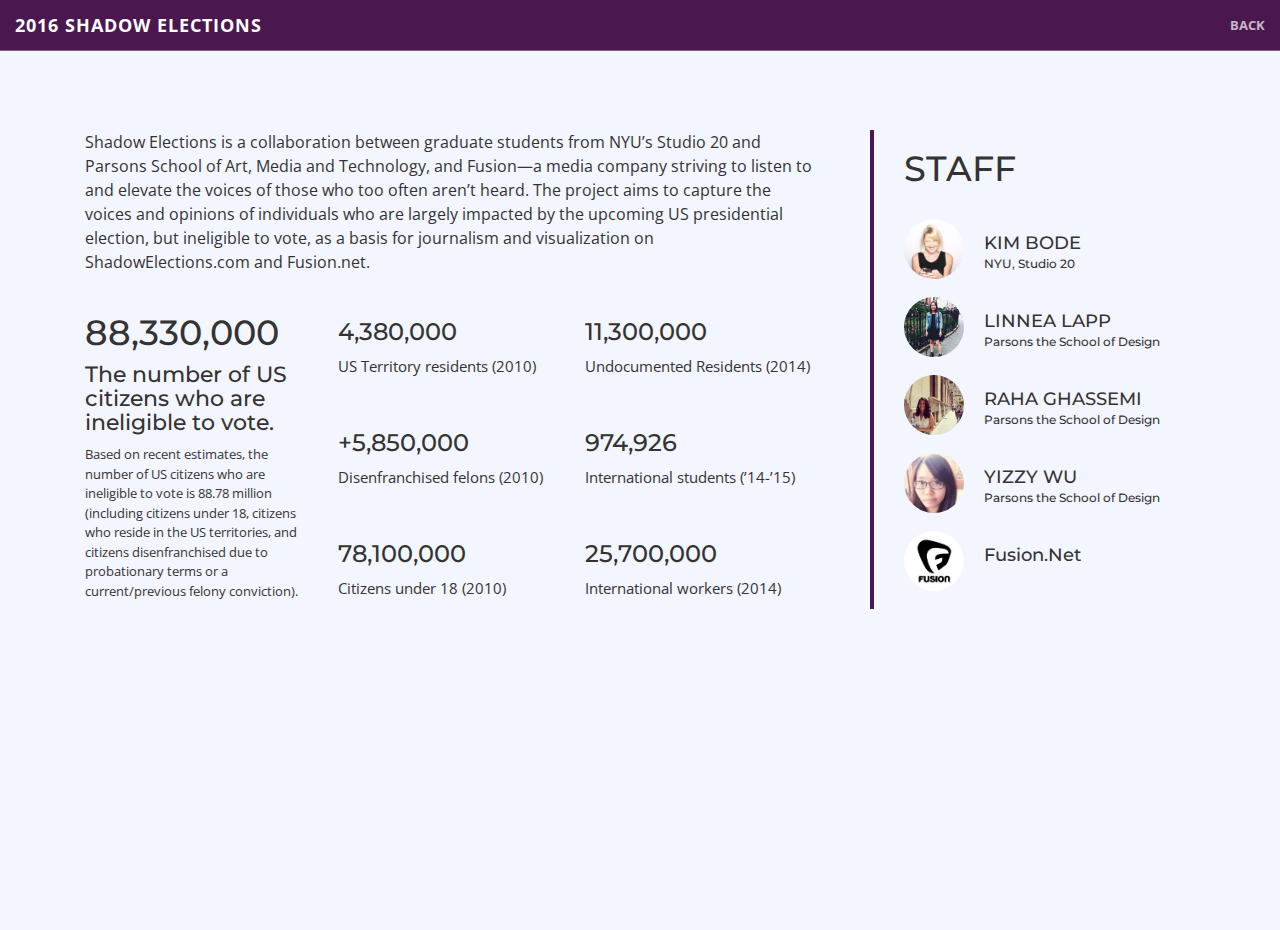
==== about.html @ 09896127 "add about.html and edit the first content" ====
<!DOCTYPE html>
<html lang="en">

<head>

    <meta charset="utf-8">
    <meta http-equiv="X-UA-Compatible" content="IE=edge">
    <meta name="viewport" content="width=device-width, initial-scale=1">
    <meta name="description" content="">
    <meta name="author" content="">

    <title>2016 Shadow Elections</title>

    <!-- Bootstrap Core CSS -->
    <link rel="stylesheet" href="css/bootstrap.css" type="text/css">

    <!-- Jquery UI CSS -->
    <link rel="stylesheet" type="text/css" media="screen" href="css/jquery-ui-1.10.2.custom.min.css">

    <!-- Custom Fonts -->
    <link href='http://fonts.googleapis.com/css?family=Open+Sans:300italic,400italic,600italic,700italic,800italic,400,300,600,700,800' rel='stylesheet' type='text/css'>
    <link href='http://fonts.googleapis.com/css?family=Merriweather:400,300,300italic,400italic,700,700italic,900,900italic' rel='stylesheet' type='text/css'>
    <link rel="stylesheet" href="font-awesome/css/font-awesome.min.css" type="text/css">
    <link href='https://fonts.googleapis.com/css?family=Montserrat:400,700' rel='stylesheet' type='text/css'>

    <!-- Plugin CSS -->
    <link rel="stylesheet" href="css/animate.min.css" type="text/css">

    <!-- Custom CSS -->
    <link rel="stylesheet" href="css/creative.css" type="text/css">

    <!--import js dataset-->
    <script src="data/shadow-test.js" type="text/javascript"></script>
 
    <!-- HTML5 Shim and Respond.js IE8 support of HTML5 elements and media queries -->
    <!-- WARNING: Respond.js doesn't work if you view the page via file:// -->
    <!--[if lt IE 9]>
        <script src="https://oss.maxcdn.com/libs/html5shiv/3.7.0/html5shiv.js"></script>
        <script src="https://oss.maxcdn.com/libs/respond.js/1.4.2/respond.min.js"></script>
    <![endif]-->

</head>

<body id="page-top" style="background-color: #F3F5FF;">

    <nav id="mainNav" class="navbar navbar-default navbar-fixed-top" style="background-color: #4A174F">
        <div class="container-fluid">
            <!-- Brand and toggle get grouped for better mobile display -->
            <div class="navbar-header">
                <button type="button" class="navbar-toggle collapsed" data-toggle="collapse" data-target="#bs-example-navbar-collapse-1">
                    <span class="sr-only">Toggle navigation</span>
                    <span class="icon-bar"></span>
                    <span class="icon-bar"></span>
                    <span class="icon-bar"></span>
                </button>
                <a class="navbar-brand page-scroll" href="index.html" style="letter-spacing: 1px">2016 Shadow Elections</a>
            </div>

            <!-- Collect the nav links, forms, and other content for toggling -->
            <div class="collapse navbar-collapse" id="bs-example-navbar-collapse-1">
                <ul class="nav navbar-nav navbar-right">
                    <li>
                        <a class="page-scroll" href="index.html">BACK</a>
                    </li>
                </ul>
            </div>
            <!-- /.navbar-collapse -->
        </div>
        <!-- /.container-fluid -->
    </nav>

    <section id="about" class="container" style=" margin-top: 30px;"> <!--class="bg-primary"-->
<!-- 
        <h1 class="text-center" style="margin-top: 0;">ABOUT</h1> -->
        <div>
            <div class="col-md-8" style="margin-right: 40px">
                
                <p>Shadow Elections is a collaboration between graduate students from NYU’s Studio 20 and Parsons School of Art, Media and Technology, and Fusion—a media company striving to listen to and elevate the voices of those who too often aren’t heard. The project aims to capture the voices and opinions of individuals who are largely impacted by the upcoming US presidential election, but ineligible to vote, as a basis for journalism and visualization on ShadowElections.com and Fusion.net.</p>
                <div class="col-md-4" style="padding-left: 0;">
                    <h2 style="font-size: 35px">88,330,000</h2>
                    <h4 style="font-size: 22px">The number of US citizens who are ineligible to vote.</h4>
                    <p style="font-size: 13px">Based on recent estimates, the number of US citizens who are ineligible to vote is 88.78 million (including citizens under 18, citizens who reside in the US territories, and citizens disenfranchised due to probationary terms or a current/previous felony conviction).</p>
                </div>
                <div class="row col-md-4" style="margin-right: 13px; padding-top: 5px">
                    <div class="row">
                        <div class="col-md-8 num-content">
                            <h3>4,380,000</h3>
                            <p>US Territory residents (2010)</p>
                        </div>
                        <div class="col-md-8 num-content">
                            <h3>+5,850,000</h3>
                            <p>Disenfranchised felons (2010)</p>
                        </div>
                        <div class="col-md-8 num-content">
                            <h3>78,100,000</h3>
                            <p>Citizens under 18 (2010)</p>
                        </div>
                    </div>
                </div>
                <div class="row col-md-4" style="padding-top: 5px">
                    <div class="row">
                        <div class="col-md-8 num-content">
                            <h3>11,300,000</h3>
                            <p>Undocumented Residents (2014)</p>
                        </div>
                        <div class="col-md-8 num-content">
                            <h3>974,926</h3>
                            <p>International students (’14-’15)</p>
                        </div>
                        <div class="col-md-8 num-content">
                            <h3>25,700,000</h3>
                            <p>International workers (2014)</p>
                        </div>
                    </div>
                </div>
            </div>

        </div>
        <div class="row" style="margin: 0">
            <div class="col-md-3 staff-profile">
                <h1 style="margin-bottom: 30px;">STAFF</h1>
                <div class="profiles">
                    <div class="profile">
                        <div class="p-img">
                            <img src="assets/my-profile2.jpg" alt="profile-img4">
                        </div>
                        <h4 class="p-text">KIM BODE<br><span>NYU, Studio 20</span></h4>
                    </div>
                    <div class="profile">
                        <div class="p-img">
                            <img src="assets/my-profile4.jpg" alt="profile-img3">
                        </div>
                        <h4 class="p-text">LINNEA LAPP<br><span>Parsons the School of Design</span></h4>
                    </div>
                    <div class="profile">
                        <div class="p-img">
                            <img src="assets/my-profile3.jpg" alt="profile-img2">
                        </div>
                        <h4 class="p-text">RAHA GHASSEMI<br><span>Parsons the School of Design</span></h4>
                    </div>
                    <div class="profile">
                        <div class="p-img">
                            <img src="assets/my-profile.jpg" alt="profile-img1">
                        </div>
                        <h4 class="p-text">YIZZY WU<br><span>Parsons the School of Design</span></h4>
                    </div>
                    <div class="profile">
                        <div class="p-img">
                            <img src="assets/fusion.jpg" alt="profile-img1">
                        </div>
                        <h4 class="p-text">Fusion.Net</h4>
                    </div>
                </div>
            </div>
        </div>    
    </section>


    <!-- jQuery -->
    <script src="js/jquery.js"></script>

    <!-- Bootstrap Core JavaScript -->
    <script src="js/bootstrap.min.js"></script>

    <!-- Plugin JavaScript -->
    <script src="js/jquery.easing.min.js"></script>
    <script src="js/jquery.fittext.js"></script>
    <script src="js/jquery-ui-1.10.2.custom.min.js"></script>
    <script src="js/wow.min.js"></script>
    <script src="js/horizon.min.js"></script>
    <script src="js/counter.min.js"></script>

    <!-- Custom Theme JavaScript -->
    <script src="js/creative.js"></script>
    <script src="js/filter-main.js"></script>
    <script src="js/chart-main.js"></script>
    <script src="js/modal.js"></script>
</body>

</html>
---- css/creative.css ----
/*!
 * Start Bootstrap - Creative Bootstrap Theme (http://startbootstrap.com)
 * Code licensed under the Apache License v2.0.
 * For details, see http://www.apache.org/licenses/LICENSE-2.0.
 */

html,
body {
    width: 100%;
    height: 100%;
}

body {
    font-family: 'Open Sans','Helvetica Neue',Arial,sans-serif;
}

hr {
    max-width: 50px;
    border-color: white;
    border-width: 3px;
}

hr.light {
    border-color: #dad0db;
    border-width: 3px;
    max-width: 300px;
}

a {
    color: #4A174F;
    -webkit-transition: all .35s;
    -moz-transition: all .35s;
    transition: all .35s;
}

a:hover,
a:focus {
    color: #eb3812;
}

h1,
h2,
h3,
h4,
h5,
h6 {
    font-family: 'Montserrat', sans-serif;
}

p {
    margin-bottom: 20px;
    font-size: 16px;
    line-height: 1.5;
}

.bg-primary {
    background-color: #4A174F;
}

.bg-dark {
    color: #fff;
    background-color: #222;
}

.text-faded {
    color: rgba(255,255,255,.7);
}

section {
    padding: 100px 0;
}

aside {
    padding: 50px 0;
}

.no-padding {
    padding: 0;
}

.navbar-default {
    border-color: rgba(34,34,34,.05);
    font-family: 'Open Sans','Helvetica Neue',Arial,sans-serif;
    background-color: #fff;
    -webkit-transition: all .35s;
    -moz-transition: all .35s;
    transition: all .35s;
}

.navbar-default .navbar-header .navbar-brand {
    text-transform: uppercase;
    font-family: 'Open Sans','Helvetica Neue',Arial,sans-serif;
    font-weight: 700;
    color: #4A174F;
}

.navbar-default .navbar-header .navbar-brand:hover,
.navbar-default .navbar-header .navbar-brand:focus {
    color: #4A174F;
}

.navbar-default .nav > li>a,
.navbar-default .nav>li>a:focus {
    text-transform: uppercase;
    font-size: 13px;
    font-weight: 700;
    color: #222;
}

.navbar-default .nav > li>a:hover,
.navbar-default .nav>li>a:focus:hover {
    color: #4A174F;
}

.navbar-default .nav > li.active>a,
.navbar-default .nav>li.active>a:focus {
    color: #4A174F!important;
    background-color: transparent;
}

.navbar-default .nav > li.active>a:hover,
.navbar-default .nav>li.active>a:focus:hover {
    background-color: transparent;
}

@media(min-width:768px) {
    .navbar-default {
        border-color: rgba(255,255,255,.3);
        background-color: transparent;
    }

    .navbar-default .navbar-header .navbar-brand {
        color: rgba(255,255,255,.7);
    }

    .navbar-default .navbar-header .navbar-brand:hover,
    .navbar-default .navbar-header .navbar-brand:focus {
        color: #fff;
    }

    .navbar-default .nav > li>a,
    .navbar-default .nav>li>a:focus {
        color: rgba(255,255,255,.7);
    }

    .navbar-default .nav > li>a:hover,
    .navbar-default .nav>li>a:focus:hover {
        color: #fff;
    }

    .navbar-default.affix {
        border-color: rgba(34,34,34,.05);
        background-color: #fff;
    }

    .navbar-default.affix .navbar-header .navbar-brand {
        font-size: 14px;
        color: #4A174F;
    }

    .navbar-default.affix .navbar-header .navbar-brand:hover,
    .navbar-default.affix .navbar-header .navbar-brand:focus {
        color: #eb3812;
    }

    .navbar-default.affix .nav > li>a,
    .navbar-default.affix .nav>li>a:focus {
        color: #222;
    }

    .navbar-default.affix .nav > li>a:hover,
    .navbar-default.affix .nav>li>a:focus:hover {
        color: #4A174F;
    }
}

header {
    position: relative;
    width: 100%;
    min-height: auto;
    text-align: center;
    color: #fff;
    /*background-image: url(../img/header.jpg);*/
    background: #CE0000; /* For browsers that do not support gradients */
    background: -webkit-linear-gradient(left top, #00299B, #CE0000); /* For Safari 5.1 to 6.0 */
    background: -o-linear-gradient(bottom right, #00299B, #CE0000); /* For Opera 11.1 to 12.0 */
    background: -moz-linear-gradient(bottom right, #00299B, #CE0000); /* For Firefox 3.6 to 15 */
    background: linear-gradient(to bottom right, #00299B, #CE0000); /* Standard syntax */   
    background-position: center;
    -webkit-background-size: cover;
    -moz-background-size: cover;
    background-size: cover;
    -o-background-size: cover;
}

header .header-content {
    position: relative;
    width: 100%;
    padding: 100px 15px;
    text-align: center;
}

header .header-content .header-content-inner h1 {
    margin-top: 0;
    margin-bottom: 0;
    text-transform: uppercase;
    font-weight: 700;
}

header .header-content .header-content-inner hr {
    margin: 30px auto;
}

header .header-content .header-content-inner p {
    margin-bottom: 50px;
    font-size: 16px;
    font-weight: 300;
    color: rgba(255,255,255,.7);
}

@media(min-width:768px) {
    header {
        min-height: 100%;
    }

    header .header-content {
        position: absolute;
        top: 50%;
        padding: 0 50px;
        -webkit-transform: translateY(-50%);
        -ms-transform: translateY(-50%);
        transform: translateY(-50%);
    }

    header .header-content .header-content-inner {
        margin-right: auto;
        margin-left: auto;
        max-width: 1000px;
    }

    header .header-content .header-content-inner p {
        margin-right: auto;
        margin-left: auto;
        max-width: 80%;
        font-size: 18px;
    }
}

.section-heading {
    margin-top: 0;
}

.pie-box {
    margin: 50px auto 0;
    max-width: 400px;
}

@media(min-width:992px) {
    .pie-box {
        margin: 20px auto 0;
    }
}

.pie-box h3 {
    margin-bottom: 0;
    font-weight: 600;
    letter-spacing: 1px;
}

.call-to-action h2 {
    margin: 0 auto 20px;
}

.text-primary {
    color: #4A174F;
}

.no-gutter > [class*=col-] {
    padding-right: 0;
    padding-left: 0;
}

.btn-default {
    border-color: #4A174F;
    color: #fff;
    background-color: #4A174F;
    -webkit-transition: all .35s;
    -moz-transition: all .35s;
    transition: all .35s;
}

.btn-default:hover,
.btn-default:focus,
.btn-default.focus,
.btn-default:active,
.btn-default.active,
.open > .dropdown-toggle.btn-default {
    border-color: #805c83;
    color: #fff;
    background-color: #805c83;
}

.btn-default:active,
.btn-default.active,
.open > .dropdown-toggle.btn-default {
    background-image: none;
}

.btn-default.disabled,
.btn-default[disabled],
fieldset[disabled] .btn-default,
.btn-default.disabled:hover,
.btn-default[disabled]:hover,
fieldset[disabled] .btn-default:hover,
.btn-default.disabled:focus,
.btn-default[disabled]:focus,
fieldset[disabled] .btn-default:focus,
.btn-default.disabled.focus,
.btn-default[disabled].focus,
fieldset[disabled] .btn-default.focus,
.btn-default.disabled:active,
.btn-default[disabled]:active,
fieldset[disabled] .btn-default:active,
.btn-default.disabled.active,
.btn-default[disabled].active,
fieldset[disabled] .btn-default.active {
    border-color: #fff;
    background-color: #fff;
}

.btn-default .badge {
    color: #fff;
    background-color: #222;
}

.btn-primary {
    border-color: #4A174F;
    color: #4A174F;
    margin: 10px;
    background-color: white;
    -webkit-transition: all .35s;
    -moz-transition: all .35s;
    transition: all .35s;
}

.btn-primary:hover,
.btn-primary:focus,
.btn-primary.focus,
.btn-primary:active,
.btn-primary.active,
.open > .dropdown-toggle.btn-primary {
    border-color: #ed431f;
    color: #fff;
    background-color: #4A174F;
}

.btn-primary:active,
.btn-primary.active,
.open > .dropdown-toggle.btn-primary {
    background-image: none;
}

.btn-primary.disabled,
.btn-primary[disabled],
fieldset[disabled] .btn-primary,
.btn-primary.disabled:hover,
.btn-primary[disabled]:hover,
fieldset[disabled] .btn-primary:hover,
.btn-primary.disabled:focus,
.btn-primary[disabled]:focus,
fieldset[disabled] .btn-primary:focus,
.btn-primary.disabled.focus,
.btn-primary[disabled].focus,
fieldset[disabled] .btn-primary.focus,
.btn-primary.disabled:active,
.btn-primary[disabled]:active,
fieldset[disabled] .btn-primary:active,
.btn-primary.disabled.active,
.btn-primary[disabled].active,
fieldset[disabled] .btn-primary.active {
    border-color: #4A174F;
    background-color: #4A174F;
}

.btn-primary .badge {
    color: #4A174F;
    background-color: #fff;
}

.btn {
    border: 0;
    border-radius: 300px;
    text-transform: uppercase;
    font-family: 'Open Sans','Helvetica Neue',Arial,sans-serif;
    font-weight: 700;
}

.btn-xl {
    padding: 15px 30px;
}

::-moz-selection {
    text-shadow: none;
    color: #fff;
    background: #222;
}

::selection {
    text-shadow: none;
    color: #fff;
    background: #222;
}

img::selection {
    color: #fff;
    background: 0 0;
}

img::-moz-selection {
    color: #fff;
    background: 0 0;
}

body {
    webkit-tap-highlight-color: #222;
}


.stats {
  font-size: 60px;
  padding-bottom: 0;
  margin: 0;
}

legend {
    color: white;
    font-size: 20px;
    margin-bottom: 0;
    border-bottom: 0;
    letter-spacing: 2px;
}

.checkbox {
    font-size: 13px;
    font-weight: 300;
    letter-spacing: 0.5px;
}

/**********************************************************************/
/*total container*/
.total-container {
    max-width: 50%;
    margin-top: 10px;
    margin-right: 0;
    margin-left: 0px;
    margin-bottom: 0;
}

.total-container h4 {
  letter-spacing: 2px;
}

#total_voices {
    margin: 0;
    font-size: 40px;
    font-weight: 700;
}

/**********************************************************************/
/*vote-criteria: round-shape buttons display in one line*/
.round{
  display: inline-block;
  opacity: 0.5;    
  cursor: pointer; 
  margin-right: 8px; 
}

/*vote-criteria: clinton round shape img*/
.round-clinton {
  width: 45px;
  height: 45px;
  background-image: url("../assets/clinton.png");
}

.round-clinton label {
  opacity: 0;
  width: 45px;
  height: 45px;
}

/*vote-criteria: cruz round shape img*/
.round-cruz {
  width: 45px;
  height: 45px;
  background-image: url("../assets/cruz.png");
}

.round-cruz label {
  opacity: 0;
  width: 45px;
  height: 45px;
}

/*vote-criteria: kasich round shape img*/
.round-kasich {
  width: 45px;
  height: 45px;
  background-image: url("../assets/kasich.png"); 
}

.round-kasich label {
  opacity: 0;
  width: 45px;
  height: 45px;
}

/*vote-criteria: sanders round shape img*/
.round-sanders {
  width: 45px;
  height: 45px;
  background-image: url("../assets/sanders.png"); 
}

.round-sanders label {
  opacity: 0;
  width: 45px;
  height: 45px;
}

/*vote-criteria: trump round shape img*/
.round-trump {
  width: 45px;
  height: 45px;
  background-image: url("../assets/trump.png");
}

.round-trump label {
  opacity: 0;
  width: 45px;
  height: 45px;
}

/**********************************************************************/
#gender_criteria .checkbox {
    display: inline-block;
    margin-right: 10px;
    margin-bottom: 25px;
}

/**********************************************************************/
/*jquery-ui slider*/

#age_slider {
    margin: 10px;
    width: 260px; 
}


#age_slider.ui-corner-all,
#age_slider .ui-corner-all {
  border-radius: 0;
}

#age_slider.ui-slider {
  border: 0;
  background: #805c83;
  border-radius: 7px;
}

#age_slider.ui-slider-horizontal {
  height: 6px;
}

#age_slider.ui-slider-vertical {
  height: 15em;
  width: 6px;
}

#age_slider .ui-slider-handle {
  width: 20px;
  height: 20px;
  background: white;
  border-radius: 50%;
  border: none;
  cursor: pointer;
}

#age_slider.ui-slider-horizontal .ui-slider-handle {
  top: 50%;
  margin-top: -10px;
}

#age_slider.ui-slider-vertical .ui-slider-handle {
  left: 50%;
  margin-left: -10px;
  width: 50px;
  height: 50px;
}

#age_slider .ui-slider-handle:hover {
  opacity: .8;
}

#age_slider .ui-slider-range {
  border: 0;
  border-radius: 7;
  background: #a48ba7;
}

#age_slider.ui-slider-horizontal .ui-slider-range {
  top: 0;
  height: 6px;
}

#age_slider.ui-slider-vertical .ui-slider-range {
  left: 0;
  width: 6px;
}


/**********************************************************************/
/*row*/
.thumbnail {
  padding-top: 30px;
  padding-bottom: 20px;
  border-style: solid;
  border-width: 4px;
  border-color: #4A174F;
  border-left: 0;
  border-right: 0;
  border-bottom: 0;
  border-radius: 0;
  min-height: 380px;
}

.detail {
  margin-top: 15px;
  margin-bottom: 10px;
  font-family: 'Montserrat', sans-serif;
  font-weight: 700;
  font-size: 20px;
  color: #4A174F;
  text-transform: uppercase;
}

.thumbnail img{
  filter: grayscale(100%);
}

.thumbnail img:hover{
  filter: grayscale(0);
}

/**********************************************************************/
/*about modal*/

#about-modal {
    position: absolute;
    z-index: -10000;
    top: 0;
    width: 100vw;
    min-height: auto;
    opacity: 0;
    background: rgba(250, 250, 250, 0.95);
    color: #4A174F;
}

#close-btn {
    position: fixed;
    z-index: 3000;
    width: 30px;
    top: 30px;
    right: 30px;
}

#profile-img {
    width: 5vw;
    border-radius: 100%;
    filter: grayscale(100%);
}

#about-p {
    position: fixed;
    top: 25vh;
    left: 35vw;
    width: 43vw;
    padding: 3%;
    font-size: 14px;
    line-height: 20px;    
}

#about-p h2 {
    font-weight: 500;
}

/**********************************************************************/
/*sidebar-scroll*/
#sidebar {
    position: absolute;
    z-index: 500;
}

#sidebar.stick {
    margin-top: 0 !important;
    position: fixed;
    top: 50px;
    z-index: 999;
}

/**********************************************************************/
/*num-content*/
.num-content {
  min-width: 300px; 
  margin-bottom: 12px;
}

.num-content p {
  font-size: 15px;
}

/**********************************************************************/
/*staff-profile*/
.staff-profile {
  margin-right: 0;
  padding-top: 0;
  padding-left: 30px;
  padding-right: 0;
  border-style: solid;
  border-width: 4px;
  border-color: #4A174F;
  border-top: 0;
  border-right: 0;
  border-bottom: 0;
  border-radius: 0;
  width: 310px;
  min-height: 300px;
}

.profile {
  min-width: 150px;
  height: 60px;
  margin-bottom: 18px;
  padding: 0;
}

.p-img {
  position: relative;
  width: 60px;
  margin-right: 20px;
}

.p-text {
  width: 190px;
  position: relative;
  z-index: 5;
  top: -60px;
  left: 80px;
}

.p-img img {
  top: 0;
  width: 60px;
  border-radius: 100%;
  vertical-align: initial;
  margin: 0;
}

.p-text h4 {
  font-size: 16px;
  line-height: 5px;
}

.p-text span {
  font-size: 12px;
}
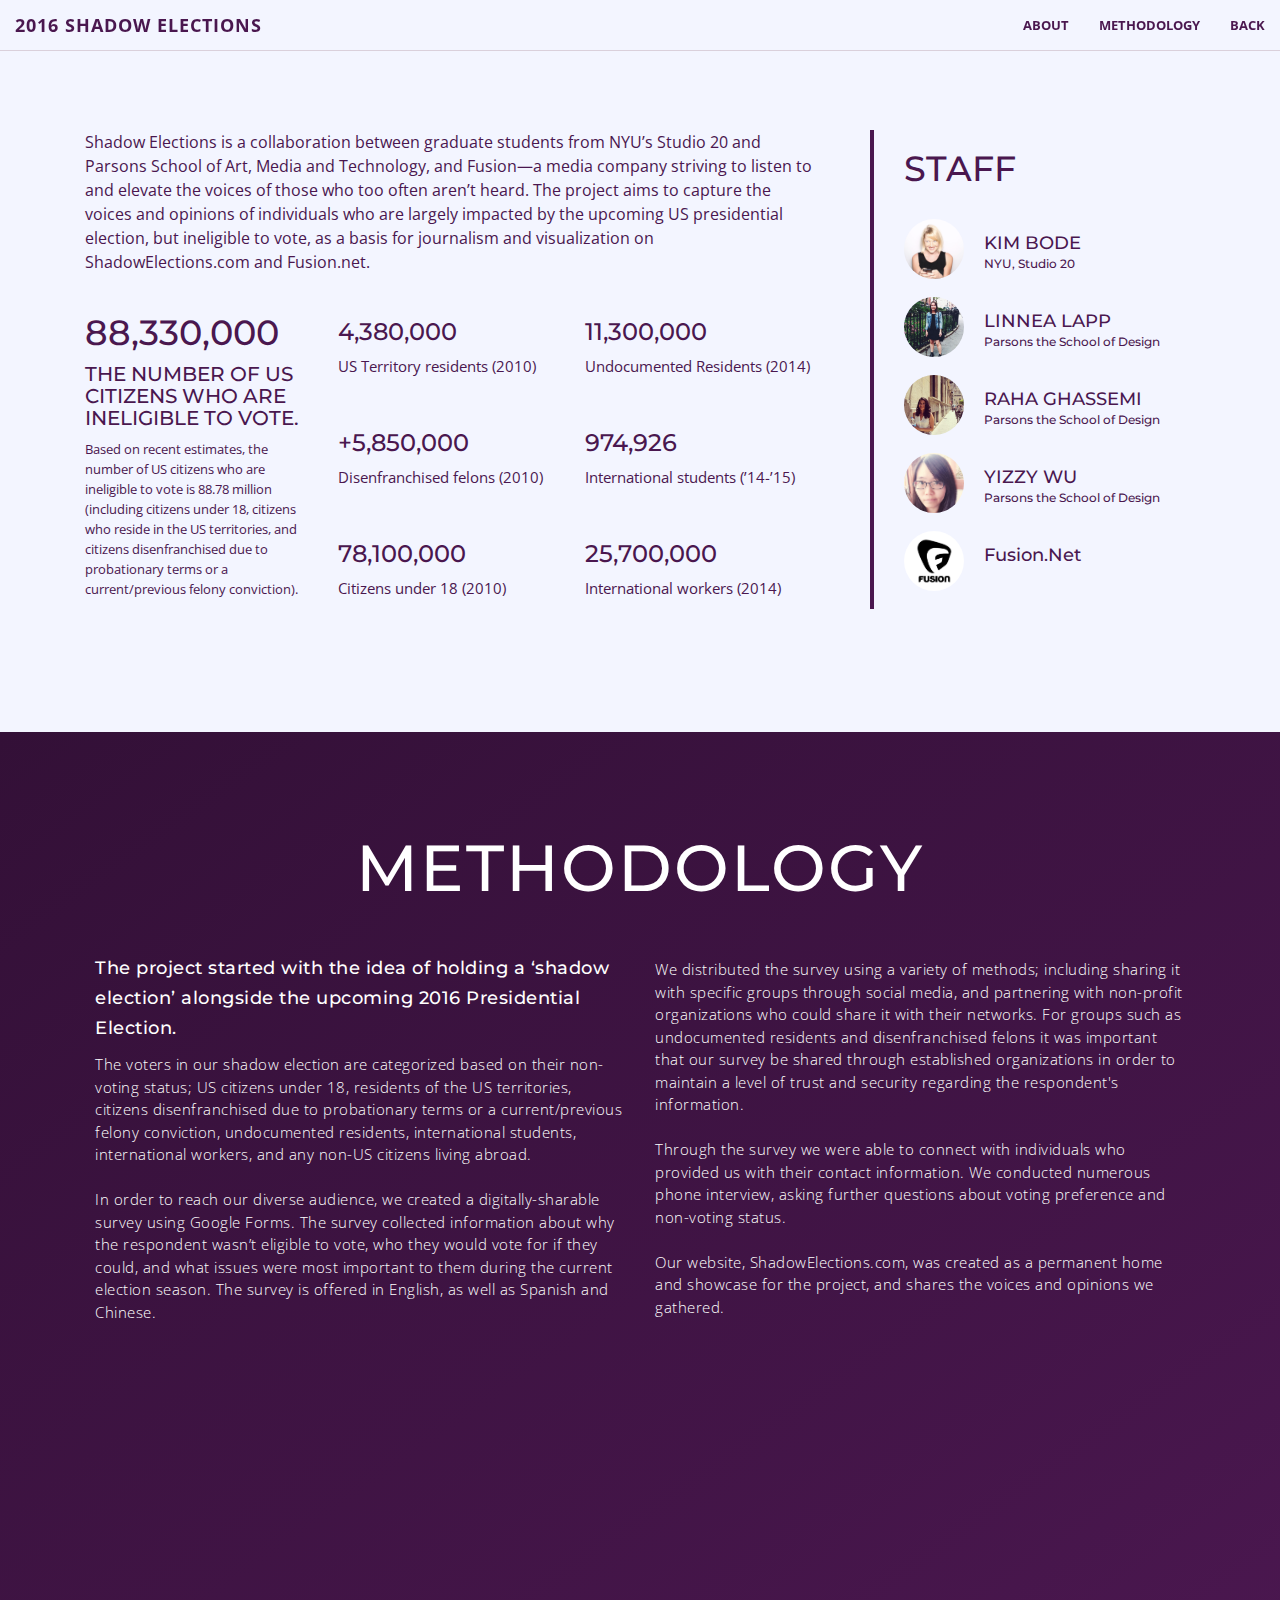
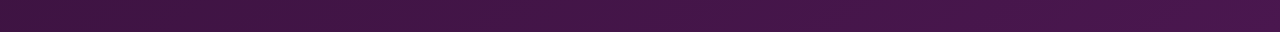
==== commit f0e06f1e: "add methodology content and styling" ====
--- a/about.html
+++ b/about.html
@@ -43,7 +43,7 @@
 
 <body id="page-top" style="background-color: #F3F5FF;">
 
-    <nav id="mainNav" class="navbar navbar-default navbar-fixed-top" style="background-color: #4A174F">
+    <nav id="mainNav" class="navbar navbar-default navbar-fixed-top" style="border-color: #dad0db">
         <div class="container-fluid">
             <!-- Brand and toggle get grouped for better mobile display -->
             <div class="navbar-header">
@@ -53,14 +53,20 @@
                     <span class="icon-bar"></span>
                     <span class="icon-bar"></span>
                 </button>
-                <a class="navbar-brand page-scroll" href="index.html" style="letter-spacing: 1px">2016 Shadow Elections</a>
+                <a class="navbar-brand page-scroll" href="index.html" style="letter-spacing: 1px; color: #4A174F">2016 Shadow Elections</a>
             </div>
 
             <!-- Collect the nav links, forms, and other content for toggling -->
             <div class="collapse navbar-collapse" id="bs-example-navbar-collapse-1">
                 <ul class="nav navbar-nav navbar-right">
                     <li>
-                        <a class="page-scroll" href="index.html">BACK</a>
+                        <a class="page-scroll" href="#about" style="color: #4A174F">ABOUT</a>
+                    </li>
+                    <li>
+                        <a class="page-scroll" href="#methodology" style="color: #4A174F">METHODOLOGY</a>
+                    </li>
+                    <li>
+                        <a class="page-scroll" href="index.html" style="color: #4A174F">BACK</a>
                     </li>
                 </ul>
             </div>
@@ -75,13 +81,13 @@
         <div>
             <div class="col-md-8" style="margin-right: 40px">
                 
-                <p>Shadow Elections is a collaboration between graduate students from NYU’s Studio 20 and Parsons School of Art, Media and Technology, and Fusion—a media company striving to listen to and elevate the voices of those who too often aren’t heard. The project aims to capture the voices and opinions of individuals who are largely impacted by the upcoming US presidential election, but ineligible to vote, as a basis for journalism and visualization on ShadowElections.com and Fusion.net.</p>
-                <div class="col-md-4" style="padding-left: 0;">
-                    <h2 style="font-size: 35px">88,330,000</h2>
-                    <h4 style="font-size: 22px">The number of US citizens who are ineligible to vote.</h4>
-                    <p style="font-size: 13px">Based on recent estimates, the number of US citizens who are ineligible to vote is 88.78 million (including citizens under 18, citizens who reside in the US territories, and citizens disenfranchised due to probationary terms or a current/previous felony conviction).</p>
-                </div>
-                <div class="row col-md-4" style="margin-right: 13px; padding-top: 5px">
+                <p style="color: #4A174F">Shadow Elections is a collaboration between graduate students from NYU’s Studio 20 and Parsons School of Art, Media and Technology, and Fusion—a media company striving to listen to and elevate the voices of those who too often aren’t heard. The project aims to capture the voices and opinions of individuals who are largely impacted by the upcoming US presidential election, but ineligible to vote, as a basis for journalism and visualization on ShadowElections.com and Fusion.net.</p>
+                <div class="col-md-4" style="padding-left: 0; color: #4A174F">
+                    <h2 style="font-size: 35px; color: #4A174F">88,330,000</h2>
+                    <h4 style="font-size: 20px; color: #4A174F; text-transform: uppercase;">The number of US citizens who are ineligible to vote.</h4>
+                    <p style="font-size: 13px; color: #4A174F; line-height: 20px">Based on recent estimates, the number of US citizens who are ineligible to vote is 88.78 million (including citizens under 18, citizens who reside in the US territories, and citizens disenfranchised due to probationary terms or a current/previous felony conviction).</p>
+                </div>
+                <div class="row col-md-4" style="margin-right: 13px; padding-top: 5px; color: #4A174F">
                     <div class="row">
                         <div class="col-md-8 num-content">
                             <h3>4,380,000</h3>
@@ -97,7 +103,7 @@
                         </div>
                     </div>
                 </div>
-                <div class="row col-md-4" style="padding-top: 5px">
+                <div class="row col-md-4" style="padding-top: 5px; color: #4A174F;">
                     <div class="row">
                         <div class="col-md-8 num-content">
                             <h3>11,300,000</h3>
@@ -116,7 +122,7 @@
             </div>
 
         </div>
-        <div class="row" style="margin: 0">
+        <div class="row" style="margin: 0; color: #4A174F">
             <div class="col-md-3 staff-profile">
                 <h1 style="margin-bottom: 30px;">STAFF</h1>
                 <div class="profiles">
@@ -155,6 +161,21 @@
         </div>    
     </section>
 
+    <section id="methodology" style="background-color: #421447; color: white"> <!--class="bg-primary"-->
+        <h1 class="text-center" style="margin-top: 0;">METHODOLOGY</h1>
+        <div class="method-content">
+            <div class="col-md-6">
+                <h4 style="line-height: 30px">The project started with the idea of holding a ‘shadow election’ alongside the upcoming 2016 Presidential Election. </h4>
+                <p style="font-weight: 300">The voters in our shadow election are categorized based on their non-voting status; US citizens under 18, residents of the US territories, citizens disenfranchised due to probationary terms or a current/previous felony conviction, undocumented residents, international students, international workers, and any non-US citizens living abroad. <br><br>
+                In order to reach our diverse audience, we created a digitally-sharable survey using Google Forms. The survey collected information about why the respondent wasn’t eligible to vote, who they would vote for if they could, and what issues were most important to them during the current election season. The survey is offered in English, as well as Spanish and Chinese.</p>
+            </div>
+            <div class="col-md-6" style="margin-top: 15px">
+                <p style="font-weight: 300">We distributed the survey using a variety of methods; including sharing it with specific groups through social media, and partnering with non-profit organizations who could share it with their networks. For groups such as undocumented residents and disenfranchised felons it was important that our survey be shared through established organizations in order to maintain a level of trust and security regarding the respondent's information. <br><br>
+                Through the survey we were able to connect with individuals who provided us with their contact information. We conducted numerous phone interview, asking further questions about voting preference and non-voting status. <br><br>
+                Our website, ShadowElections.com, was created as a permanent home and showcase for the project, and shares the voices and opinions we gathered. </p>
+            </div>
+        </div>
+    </section>
 
     <!-- jQuery -->
     <script src="js/jquery.js"></script>
--- a/css/creative.css
+++ b/css/creative.css
@@ -180,7 +180,6 @@
     min-height: auto;
     text-align: center;
     color: #fff;
-    /*background-image: url(../img/header.jpg);*/
     background: #CE0000; /* For browsers that do not support gradients */
     background: -webkit-linear-gradient(left top, #00299B, #CE0000); /* For Safari 5.1 to 6.0 */
     background: -o-linear-gradient(bottom right, #00299B, #CE0000); /* For Opera 11.1 to 12.0 */
@@ -774,6 +773,32 @@
   font-size: 12px;
 }
 
-
-
-
+/**********************************************************************/
+/*methodology*/
+
+#methodology {
+  margin: 0; 
+  min-height: 100vh;
+  background: #421447; /* For browsers that do not support gradients */
+  background: -webkit-linear-gradient(left top, #331037, #4A174F); /* For Safari 5.1 to 6.0 */
+  background: -o-linear-gradient(bottom right, #331037, #4A174F); /* For Opera 11.1 to 12.0 */
+  background: -moz-linear-gradient(bottom right, #331037, #4A174F); /* For Firefox 3.6 to 15 */
+  background: linear-gradient(to bottom right, #331037, #4A174F); /* Standard syntax */   
+  color: white;
+}
+
+#methodology h1 {
+  letter-spacing: 2px;
+}
+
+.method-content {
+  margin: 40px 80px;
+  letter-spacing: 0.5px;
+}
+
+.method-content p {
+  font-size: 15px;
+}
+
+
+
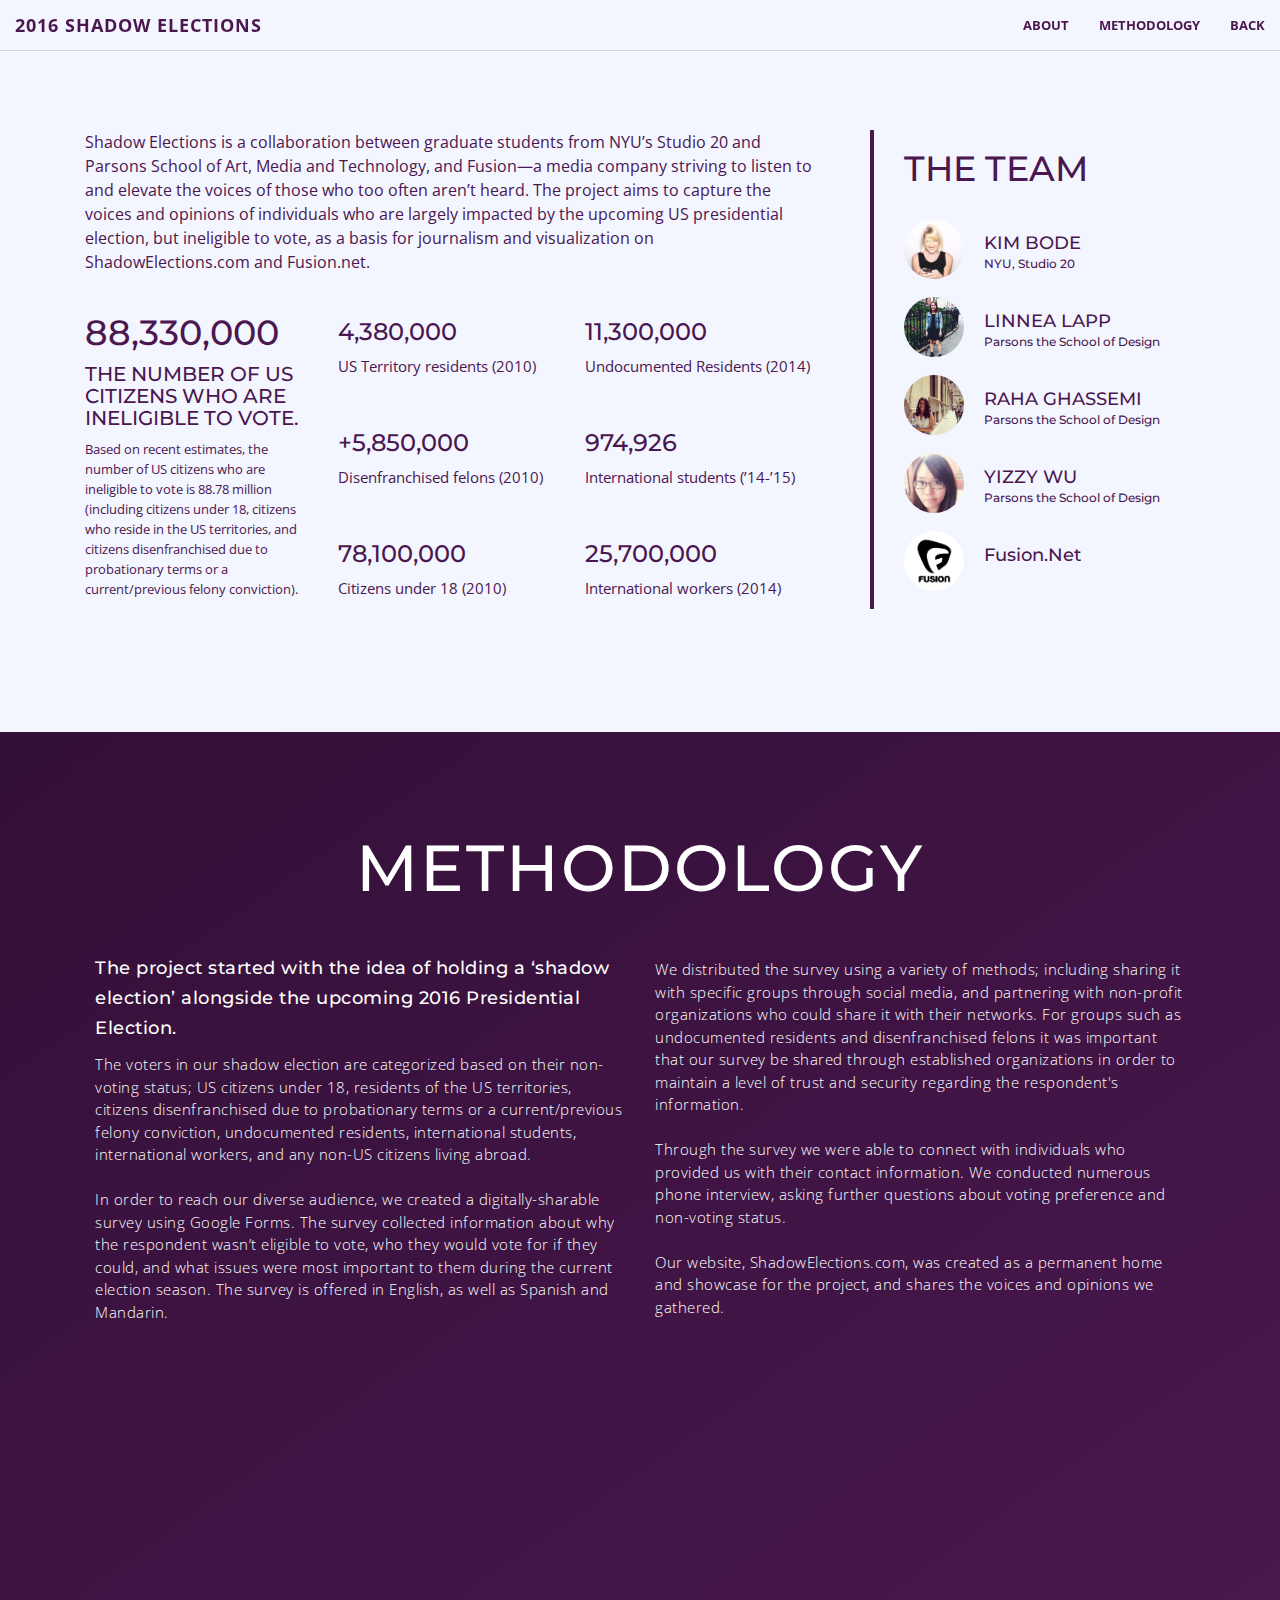
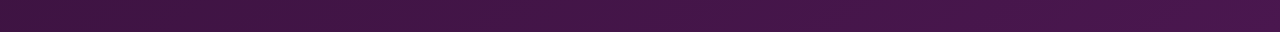
==== commit 6e85bbd1: "add descript modal and other styling" ====
--- a/about.html
+++ b/about.html
@@ -124,37 +124,42 @@
         </div>
         <div class="row" style="margin: 0; color: #4A174F">
             <div class="col-md-3 staff-profile">
-                <h1 style="margin-bottom: 30px;">STAFF</h1>
+                <h1 style="margin-bottom: 30px;">THE TEAM</h1>
                 <div class="profiles">
                     <div class="profile">
+                        <a href="http://www.twitter.com/kim_bode" target = "_blank">
                         <div class="p-img">
                             <img src="assets/my-profile2.jpg" alt="profile-img4">
                         </div>
-                        <h4 class="p-text">KIM BODE<br><span>NYU, Studio 20</span></h4>
-                    </div>
-                    <div class="profile">
+                        <h4 class="p-text">KIM BODE<br><span>NYU, Studio 20</span></h4></a>
+                    </div>
+                    <div class="profile">
+                        <a href="http://www.linnealapp.com" target = "_blank">
                         <div class="p-img">
                             <img src="assets/my-profile4.jpg" alt="profile-img3">
                         </div>
-                        <h4 class="p-text">LINNEA LAPP<br><span>Parsons the School of Design</span></h4>
-                    </div>
-                    <div class="profile">
+                        <h4 class="p-text">LINNEA LAPP<br><span>Parsons the School of Design</span></h4></a>
+                    </div>
+                    <div class="profile">
+                        <a href="http://www.rahaghassemi.com" target = "_blank">
                         <div class="p-img">
                             <img src="assets/my-profile3.jpg" alt="profile-img2">
                         </div>
-                        <h4 class="p-text">RAHA GHASSEMI<br><span>Parsons the School of Design</span></h4>
-                    </div>
-                    <div class="profile">
+                        <h4 class="p-text">RAHA GHASSEMI<br><span>Parsons the School of Design</span></h4></a>
+                    </div>
+                    <div class="profile">
+                        <a href="http://www.yizzywu.com" target = "_blank">
                         <div class="p-img">
                             <img src="assets/my-profile.jpg" alt="profile-img1">
                         </div>
-                        <h4 class="p-text">YIZZY WU<br><span>Parsons the School of Design</span></h4>
-                    </div>
-                    <div class="profile">
+                        <h4 class="p-text">YIZZY WU<br><span>Parsons the School of Design</span></h4></a>
+                    </div>
+                    <div class="profile">
+                        <a href="http://www.fusion.net" target = "_blank">
                         <div class="p-img">
                             <img src="assets/fusion.jpg" alt="profile-img1">
                         </div>
-                        <h4 class="p-text">Fusion.Net</h4>
+                        <h4 class="p-text">Fusion.Net</h4></a>
                     </div>
                 </div>
             </div>
@@ -167,7 +172,7 @@
             <div class="col-md-6">
                 <h4 style="line-height: 30px">The project started with the idea of holding a ‘shadow election’ alongside the upcoming 2016 Presidential Election. </h4>
                 <p style="font-weight: 300">The voters in our shadow election are categorized based on their non-voting status; US citizens under 18, residents of the US territories, citizens disenfranchised due to probationary terms or a current/previous felony conviction, undocumented residents, international students, international workers, and any non-US citizens living abroad. <br><br>
-                In order to reach our diverse audience, we created a digitally-sharable survey using Google Forms. The survey collected information about why the respondent wasn’t eligible to vote, who they would vote for if they could, and what issues were most important to them during the current election season. The survey is offered in English, as well as Spanish and Chinese.</p>
+                In order to reach our diverse audience, we created a digitally-sharable survey using Google Forms. The survey collected information about why the respondent wasn’t eligible to vote, who they would vote for if they could, and what issues were most important to them during the current election season. The survey is offered in English, as well as Spanish and Mandarin.</p>
             </div>
             <div class="col-md-6" style="margin-top: 15px">
                 <p style="font-weight: 300">We distributed the survey using a variety of methods; including sharing it with specific groups through social media, and partnering with non-profit organizations who could share it with their networks. For groups such as undocumented residents and disenfranchised felons it was important that our survey be shared through established organizations in order to maintain a level of trust and security regarding the respondent's information. <br><br>
--- a/css/creative.css
+++ b/css/creative.css
@@ -8,6 +8,7 @@
 body {
     width: 100%;
     height: 100%;
+    color: #4A174F;
 }
 
 body {
@@ -33,9 +34,13 @@
     transition: all .35s;
 }
 
+li {
+  list-style: none;
+}
+
 a:hover,
 a:focus {
-    color: #eb3812;
+    color: #805c83;
 }
 
 h1,
@@ -45,6 +50,7 @@
 h5,
 h6 {
     font-family: 'Montserrat', sans-serif;
+    
 }
 
 p {
@@ -52,6 +58,61 @@
     font-size: 16px;
     line-height: 1.5;
 }
+
+.peopleinfo {
+  font-weight: 100;
+  font-size: 15px;
+}
+
+#peopleinfo1 {
+
+  color: white;
+  padding: 5px;
+  padding-left: 10px;
+  padding-right: 10px;
+  text-align: center;
+  font-size: 12px;
+}
+
+#blackLayer{
+  top: 0;
+  left:0;
+  position: fixed;
+  display: none;
+  background: black;
+  opacity: 0.5;
+  width: 100%;
+  height:100%;
+  z-index: 10;
+
+}
+
+#modal{
+  position: fixed;
+  top: 5000px;
+  margin-top: 8%;
+  margin-left: 30%;
+  margin-right: 10%;
+  padding: 25px;
+  display: none;
+  background: white;
+  font-size: 2vw;
+  font-family: "Open Sans";
+  color: #4A174F;
+  width: 60%;
+  height: 78%;
+  transition: 500ms ease-in;
+  z-index: 20;
+}
+
+.img-responsive {
+  transition: 200ms ease-in;
+}
+
+.img-responsive:hover {
+  opacity: 0.7;
+}
+
 
 .bg-primary {
     background-color: #4A174F;
@@ -160,7 +221,7 @@
 
     .navbar-default.affix .navbar-header .navbar-brand:hover,
     .navbar-default.affix .navbar-header .navbar-brand:focus {
-        color: #eb3812;
+        color: #805c83;
     }
 
     .navbar-default.affix .nav > li>a,
@@ -348,7 +409,7 @@
 .btn-primary:active,
 .btn-primary.active,
 .open > .dropdown-toggle.btn-primary {
-    border-color: #ed431f;
+    border-color: #805c83;
     color: #fff;
     background-color: #4A174F;
 }
@@ -620,16 +681,16 @@
 /**********************************************************************/
 /*row*/
 .thumbnail {
-  padding-top: 30px;
+  padding-top: 0px;
   padding-bottom: 20px;
   border-style: solid;
-  border-width: 4px;
-  border-color: #4A174F;
+  border-width: 0px;
+  border-color: none;
   border-left: 0;
   border-right: 0;
   border-bottom: 0;
   border-radius: 0;
-  min-height: 380px;
+  min-height: 390px;
 }
 
 .detail {
@@ -637,7 +698,7 @@
   margin-bottom: 10px;
   font-family: 'Montserrat', sans-serif;
   font-weight: 700;
-  font-size: 20px;
+  font-size: 18px;
   color: #4A174F;
   text-transform: uppercase;
 }
@@ -648,48 +709,6 @@
 
 .thumbnail img:hover{
   filter: grayscale(0);
-}
-
-/**********************************************************************/
-/*about modal*/
-
-#about-modal {
-    position: absolute;
-    z-index: -10000;
-    top: 0;
-    width: 100vw;
-    min-height: auto;
-    opacity: 0;
-    background: rgba(250, 250, 250, 0.95);
-    color: #4A174F;
-}
-
-#close-btn {
-    position: fixed;
-    z-index: 3000;
-    width: 30px;
-    top: 30px;
-    right: 30px;
-}
-
-#profile-img {
-    width: 5vw;
-    border-radius: 100%;
-    filter: grayscale(100%);
-}
-
-#about-p {
-    position: fixed;
-    top: 25vh;
-    left: 35vw;
-    width: 43vw;
-    padding: 3%;
-    font-size: 14px;
-    line-height: 20px;    
-}
-
-#about-p h2 {
-    font-weight: 500;
 }
 
 /**********************************************************************/
@@ -715,6 +734,13 @@
 
 .num-content p {
   font-size: 15px;
+}
+
+.num-content img {
+  margin-left: 10px;
+  margin-top: -3px;
+  width: 17px;
+  padding: 0;
 }
 
 /**********************************************************************/
@@ -735,11 +761,20 @@
   min-height: 300px;
 }
 
+
+
 .profile {
   min-width: 150px;
   height: 60px;
   margin-bottom: 18px;
   padding: 0;
+  -webkit-transition: all .35s;
+  -moz-transition: all .35s;
+  transition: all .35s;
+}
+
+.profile:hover {
+  opacity: 0.7;
 }
 
 .p-img {
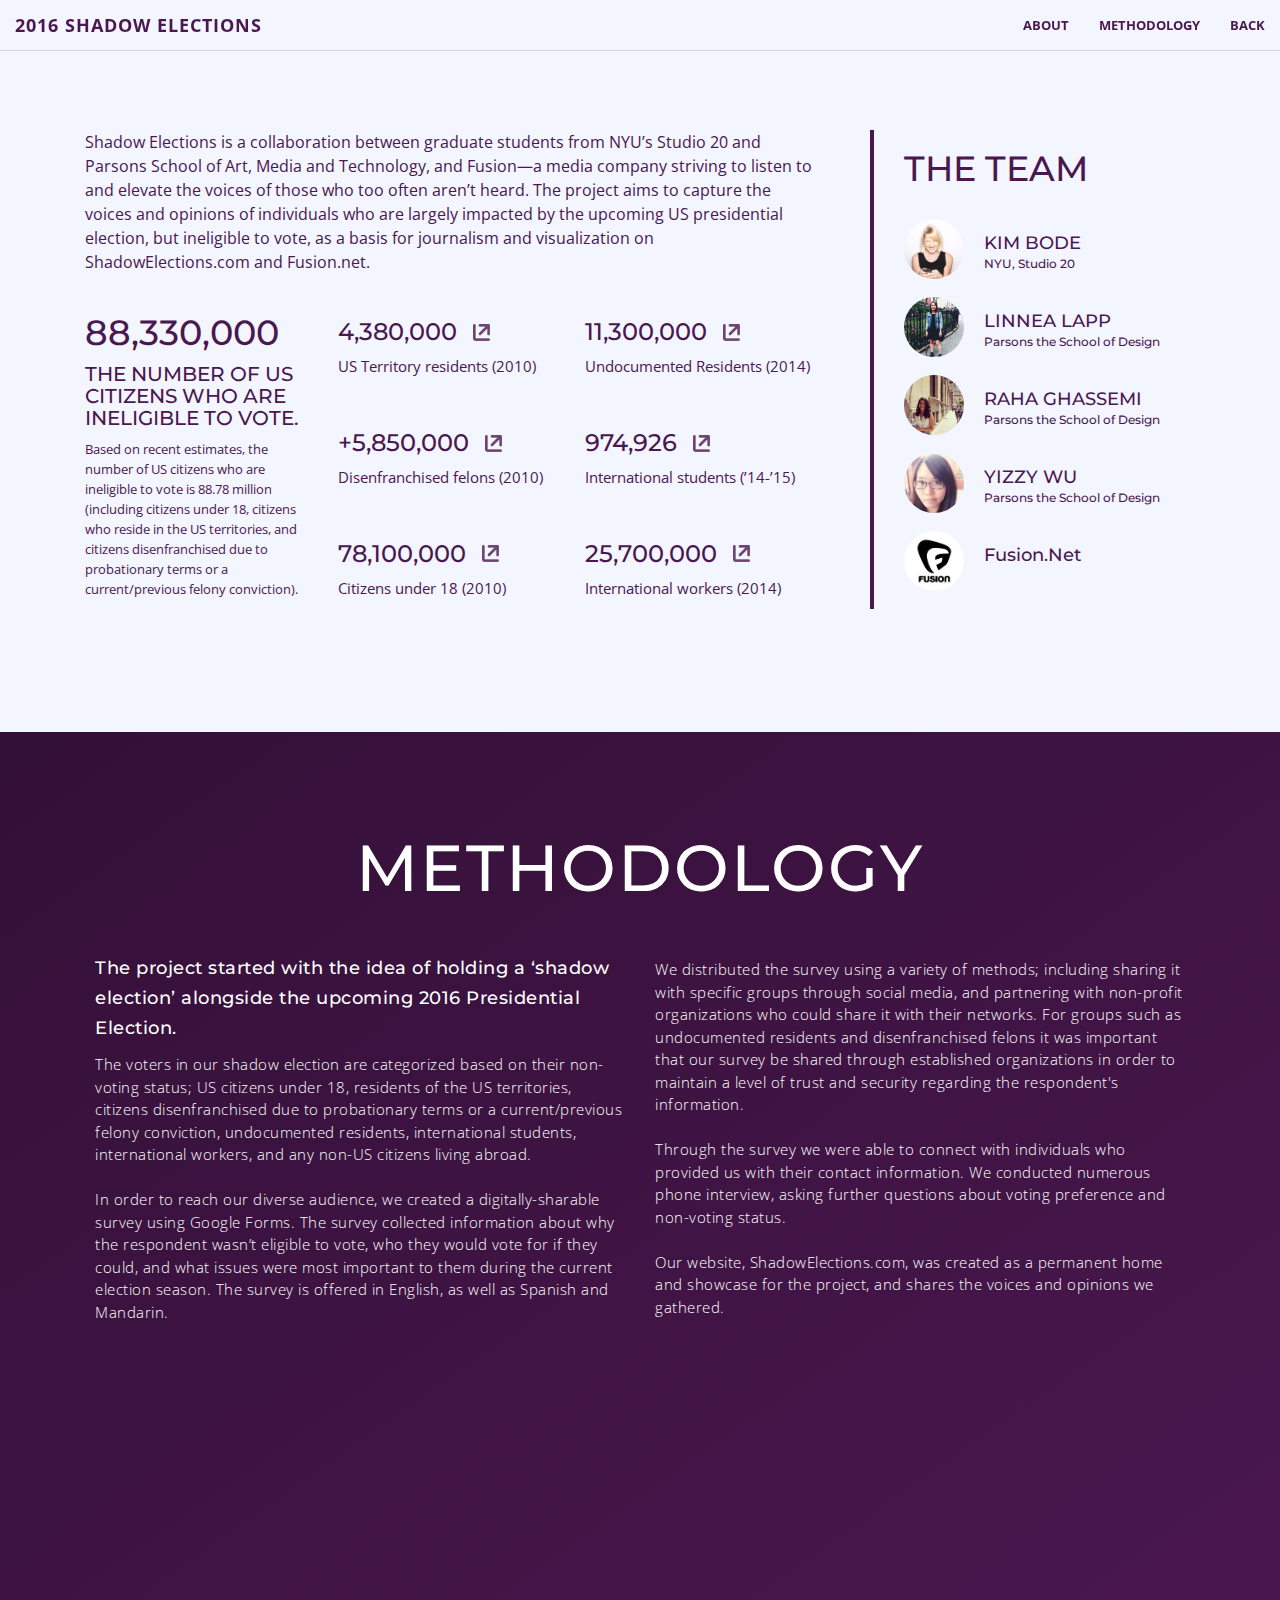
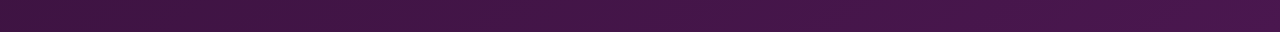
==== commit 3bd164f2: "add source link to about page and styling to modal" ====
--- a/about.html
+++ b/about.html
@@ -90,15 +90,21 @@
                 <div class="row col-md-4" style="margin-right: 13px; padding-top: 5px; color: #4A174F">
                     <div class="row">
                         <div class="col-md-8 num-content">
-                            <h3>4,380,000</h3>
+                            <h3>4,380,000
+                                <span><a href="https://www.census.gov/prod/2011pubs/12statab/outlying.pdf" target="_blank"><img src="img/link.png" alt="link"></a></span>
+                            </h3>
                             <p>US Territory residents (2010)</p>
                         </div>
                         <div class="col-md-8 num-content">
-                            <h3>+5,850,000</h3>
+                            <h3>+5,850,000
+                                <span><a href="http://www.sentencingproject.org/wp-content/uploads/2016/01/State-Level-Estimates-of-Felon-Disenfranchisement-in-the-United-States-2010.pdf" target="_blank"><img src="img/link.png" alt="link"></a></span>
+                            </h3>
                             <p>Disenfranchised felons (2010)</p>
                         </div>
                         <div class="col-md-8 num-content">
-                            <h3>78,100,000</h3>
+                            <h3>78,100,000
+                                <span><a href="http://www.pewresearch.org/fact-tank/2015/11/19/5-facts-about-illegal-immigration-in-the-u-s/" target="_blank"><img src="img/link.png" alt="link"></a></span>
+                            </h3>
                             <p>Citizens under 18 (2010)</p>
                         </div>
                     </div>
@@ -106,15 +112,21 @@
                 <div class="row col-md-4" style="padding-top: 5px; color: #4A174F;">
                     <div class="row">
                         <div class="col-md-8 num-content">
-                            <h3>11,300,000</h3>
+                            <h3>11,300,000
+                                <span><a href="http://www.pewresearch.org/fact-tank/2015/11/19/5-facts-about-illegal-immigration-in-the-u-s/" target="_blank"><img src="img/link.png" alt="link"></a></span>
+                            </h3>
                             <p>Undocumented Residents (2014)</p>
                         </div>
                         <div class="col-md-8 num-content">
-                            <h3>974,926</h3>
+                            <h3>974,926
+                                <span><a href="http://www.iie.org/Services/Project-Atlas/United-States/International-Students-In-US#.VyOddyMrIy4" target="_blank"><img src="img/link.png" alt="link"></a></span>
+                            </h3>
                             <p>International students (’14-’15)</p>
                         </div>
                         <div class="col-md-8 num-content">
-                            <h3>25,700,000</h3>
+                            <h3>25,700,000
+                                <span><a href="http://www.bls.gov/news.release/pdf/forbrn.pdf" target="_blank"><img src="img/link.png" alt="link"></a></span>
+                            </h3>
                             <p>International workers (2014)</p>
                         </div>
                     </div>
--- a/css/creative.css
+++ b/css/creative.css
@@ -93,16 +93,18 @@
   margin-top: 8%;
   margin-left: 30%;
   margin-right: 10%;
-  padding: 25px;
+  padding: 35px;
   display: none;
   background: white;
-  font-size: 2vw;
+  line-height: 33px;
+  font-size: 1.5vw;
   font-family: "Open Sans";
   color: #4A174F;
-  width: 60%;
-  height: 78%;
+  min-width: 63%;
+  min-height: 76%;
   transition: 500ms ease-in;
-  z-index: 20;
+  z-index: 1000;
+  border-radius: 5px;
 }
 
 .img-responsive {
@@ -740,7 +742,6 @@
   margin-left: 10px;
   margin-top: -3px;
   width: 17px;
-  padding: 0;
 }
 
 /**********************************************************************/
